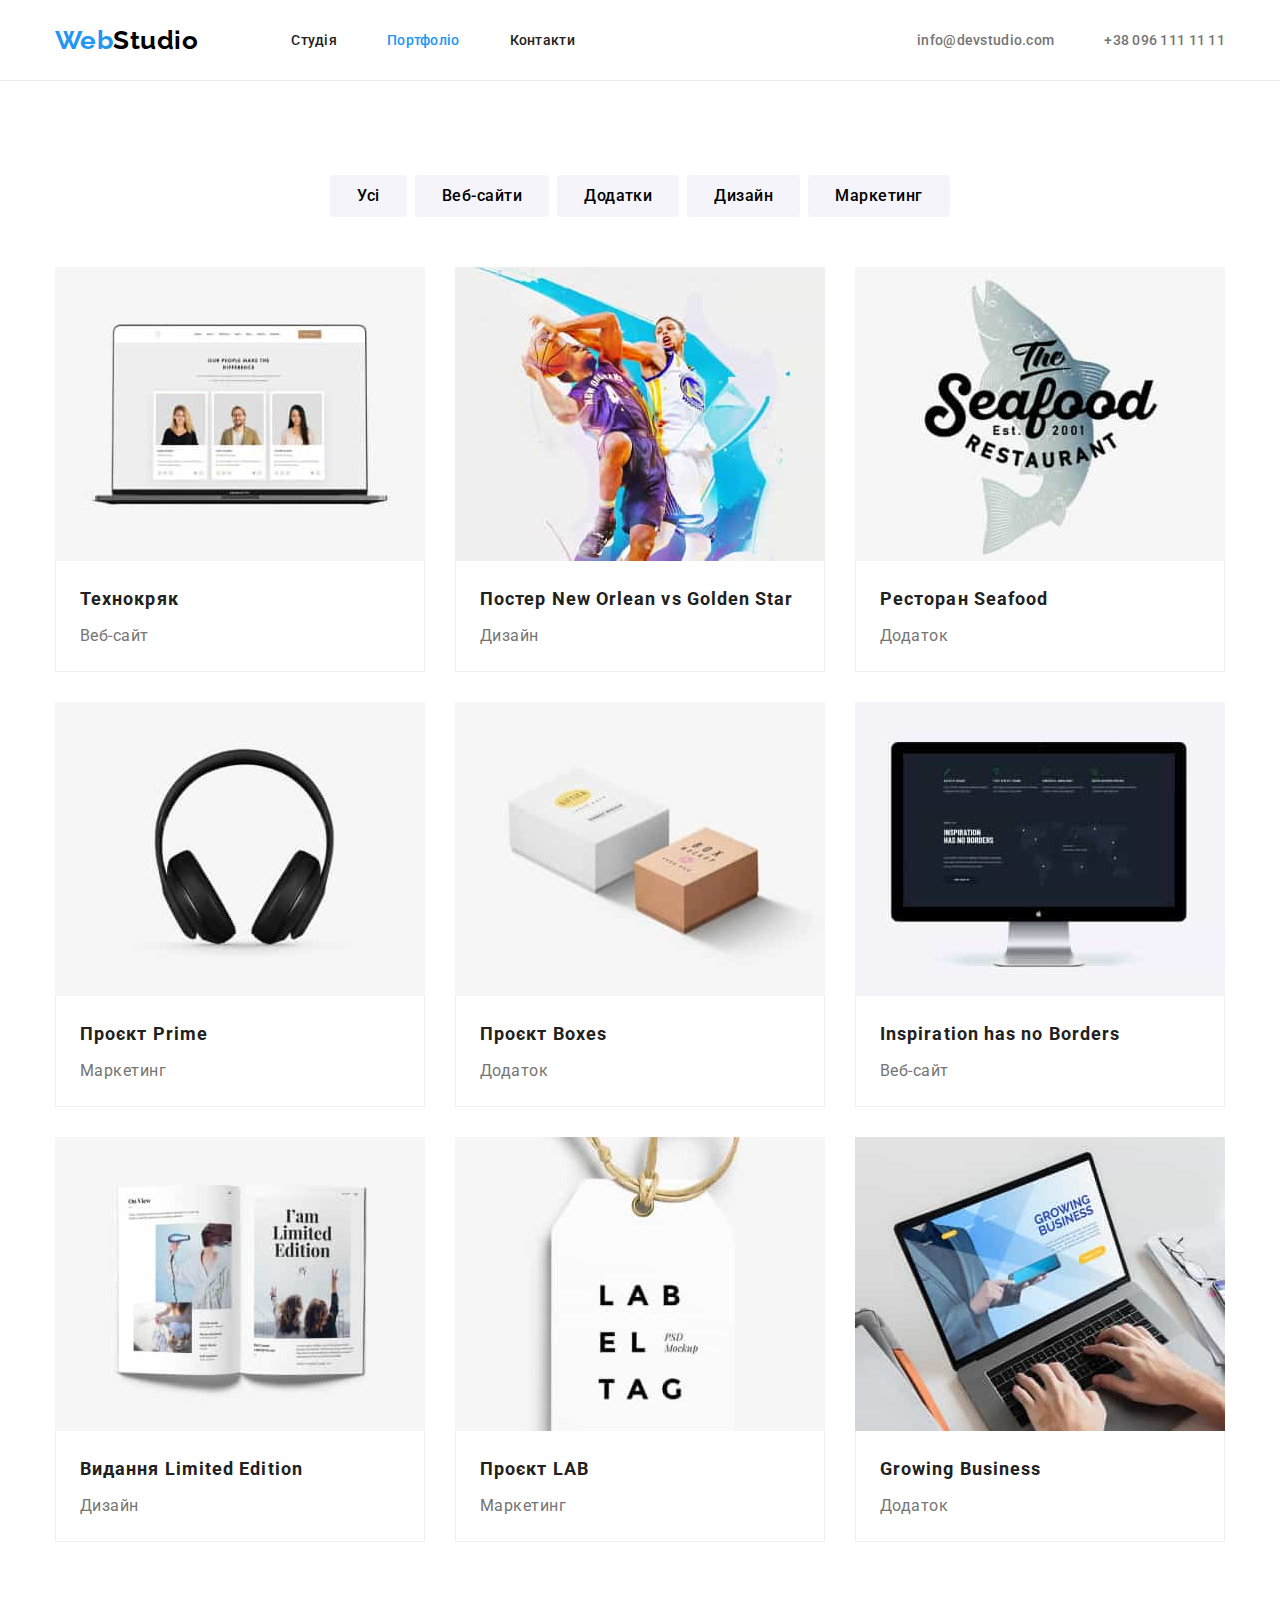
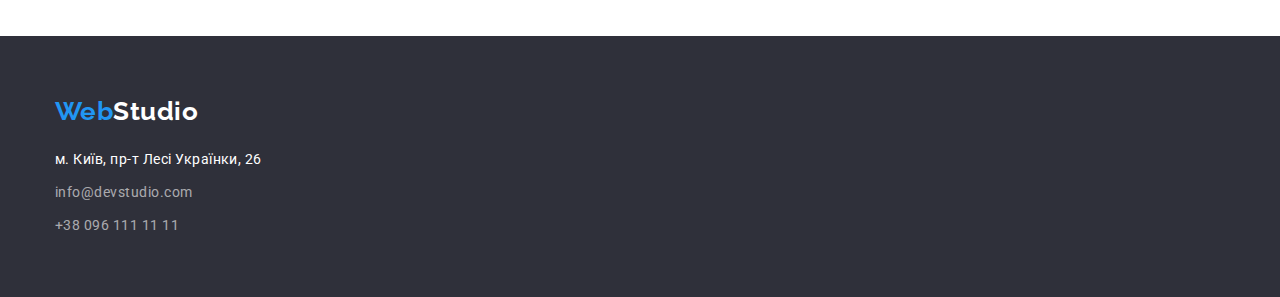
==== portfolio.html @ 0e5fe412 "copy hw-03" ====
<!DOCTYPE html>
<html lang="uk">
<head>
    <meta charset="UTF-8">
    <meta http-equiv="X-UA-Compatible" content="IE=edge">
    <meta name="viewport" content="width=device-width, initial-scale=1.0">
    <link rel="preconnect" href="https://fonts.googleapis.com">
    <link rel="preconnect" href="https://fonts.gstatic.com" crossorigin>
    <link href="https://fonts.googleapis.com/css2?family=Raleway:wght@700&family=Roboto:wght@400;500;700;900&display=swap" rel="stylesheet">
    <link rel="stylesheet" href="https://cdnjs.cloudflare.com/ajax/libs/modern-normalize/1.1.0/modern-normalize.min.css">
    <title>Portfolio</title>
    <link rel="stylesheet" href="https://cdnjs.cloudflare.com/ajax/libs/modern-normalize/1.1.0/modern-normalize.min.css" integrity="sha512-wpPYUAdjBVSE4KJnH1VR1HeZfpl1ub8YT/NKx4PuQ5NmX2tKuGu6U/JRp5y+Y8XG2tV+wKQpNHVUX03MfMFn9Q==" crossorigin="anonymous" referrerpolicy="no-referrer" />
    <link rel="stylesheet" href="./css/styles.css">
</head>
<body>
    <header class="header">
        <div class="container header-container">
        <nav class="nav">
            <a class="logo header-logo" href="#">
                <span class="logo-first-part">Web</span><span class="logo-last-part">Studio</span>
            </a>
            <ul class="nav-list"> 
                <li class="item nav-list-item"><a class="link nav-link" href="./index.html">Студія</a></li>
                <li class="item nav-list-item"><a class="link current nav-link" href="#">Портфоліо</a></li>
                <li class="item nav-list-item"><a class="link nav-link" href="#">Контакти</a></li>
            </ul>
        </nav>
        <ul class="contacts">
            <li class="item"><a class="link header-mail" href="mailto:info@devstudio.com">info@devstudio.com</a></li>
            <li class="item"><a class="link header-tel" href="tel:+380961111111">+38 096 111 11 11</a></li>
        </ul>
        </div>
        </header>
    <main>
        <section class="portfolio-hero">
            <div class="container">
                <h1 class="visually-hidden">Портфоліо</h1>
                <ul class="container-portfolio-btn">
                    <li class="item"><button class="button" type="button">Усі</button></li>
                    <li class="item"><button class="button" type="button">Веб-сайти</button></li>
                    <li class="item"><button class="button" type="button">Додатки</button></li>
                    <li class="item"><button class="button" type="button">Дизайн</button></li>
                    <li class="item"><button class="button" type="button">Маркетинг</button></li>
                </ul>
                <ul class="portfolio-list">
                    <li class="item portfolio-item">
                        <a href="">
                            <img width="370" src="./images/laptop-with-contacts.jpg" alt="Ноутбук з контактами">
                            <div class="wrapper">
                                <h2 class="portfolio-item-title">Технокряк</h2>
                                <p class="portfolio-item-paragraph">Веб-сайт</p>
                            </div>
                        </a>
                    </li>
                    <li class="item portfolio-item">
                        <a href="">
                            <img width="370" src="./images/basketball.jpg" alt="Баскетбол">
                            <div class="wrapper">
                                <h2 class="portfolio-item-title">Постер New Orlean vs Golden Star</h2>
                                <p class="portfolio-item-paragraph">Дизайн</p>
                            </div>
                        </a>
                    </li>
                    <li class="item portfolio-item">
                        <a href="">
                            <img width="370" src="./images/seefood-logo.jpg" alt="Логотип Seefood">
                            <div class="wrapper">
                                <h2 class="portfolio-item-title">Ресторан Seafood</h2>
                                <p class="portfolio-item-paragraph">Додаток</p>
                            </div>
                        </a>
                    </li>
                    <li class="item portfolio-item">
                        <a href="">
                            <img width="370" src="./images/headphone.jpg" alt="Навушники">
                            <div class="wrapper">
                                <h2 class="portfolio-item-title">Проєкт Prime</h2>
                                <p class="portfolio-item-paragraph">Маркетинг</p>
                            </div>
                        </a>
                    </li>
                    <li class="item portfolio-item">
                        <a href="">
                            <img width="370" src="./images/2-parfume-boxes.jpg" alt="2 коробки для парфумів">
                            <div class="wrapper">
                                <h2 class="portfolio-item-title">Проєкт Boxes</h2>
                                <p class="portfolio-item-paragraph">Додаток</p>
                            </div>
                        </a>
                    </li>
                    <li class="item portfolio-item">
                        <a href="">
                            <img width="370" src="./images/pc-monitor.jpg" alt="Монітор ПК">
                            <div class="wrapper">
                                <h2 class="portfolio-item-title">Inspiration has no Borders</h2>
                                <p class="portfolio-item-paragraph">Веб-сайт</p>
                            </div>
                        </a>
                    </li>
                    <li class="item portfolio-item">
                        <a href="">
                            <img width="370" src="./images/magazine.jpg" alt="Журнал">
                            <div class="wrapper">
                                <h2 class="portfolio-item-title">Видання Limited Edition</h2>
                                <p class="portfolio-item-paragraph">Дизайн</p>
                            </div>
                        </a>
                    </li>
                    <li class="item portfolio-item">
                        <a href="">
                            <img width="370" src="./images/mackup-label.jpg" alt="Мітка макета">
                            <div class="wrapper">
                                <h2 class="portfolio-item-title">Проєкт LAB</h2>
                                <p class="portfolio-item-paragraph">Маркетинг</p>
                            </div>
                        </a>
                    </li>
                    <li class="item portfolio-item">
                        <a href="">
                            <img width="370" src="./images/laptop.jpg" alt="Ноутбук">
                            <div class="wrapper">
                                <h2 class="portfolio-item-title">Growing Business</h2>
                                <p class="portfolio-item-paragraph">Додаток</p>
                            </div>
                        </a>
                    </li>
            </ul>
        </div>
        </section>
    </main>
    <footer class="footer">
        <div class="container footer-container">
            <a class="logo logo-footer" href="#">
                <span class="logo-footer-first">Web</span><span class="logo-footer-last">Studio</span>
            </a>
            <address>
                <ul class="address-list">
                    <li class="item address-list-item">
                            <a class="link footer-address-link" href="https://goo.gl/maps/q5DigRqnx7faqqZr7" target="_blank" rel="noopener noreferrer nofollow">м. Київ, пр-т Лесі Українки, 26</a>
                    </li>
                    <li class="item address-list-item">
                            <a class="link footer-e-mail" href="mailto:info@devstudio.com" target="_blank" rel="noopener noreferrer nofollow">info@devstudio.com</a>
                    </li>
                    <li class="item address-list-item">
                        <a class="link footer-tel" href="tel:+380961111111">+38 096 111 11 11</a>
                    </li>
                </ul>
            </address>
        </div>
    </footer>
</body>
</html>
---- css/styles.css ----
:root {
    --second-color: #2196F3;
    --paragraph-color: #757575;
    --accent-color: #FFFFFF;
    --main-accent-color: #000000;
    --second-font: Raleway, sans-serif;
    --main-color: #212121;
    --background-color: #F5F4FA;
    --button-order-active: #188CE8;
    --button-order-shadow: rgba(0, 0, 0, 0.15);
    --footer-paragraph-color: rgba(255, 255, 255, 0.6);
    --hero-footer-background: #2F303A;
    --border-bottom-header: #ECECEC;
    --button-shadow-first: rgba(0, 0, 0, 0.1);
    --button-shadow-second: rgba(0, 0, 0, 0.08);
    --button-shadow-third: rgba(0, 0, 0, 0.12);
    --img-gap: 30px;
    --features-item-quantity: 4;
    --img-quantity-whatwedo: 3;
    --img-quantity-ourteam: 4;
    --img-quantity-portfolio: 3;
}
body {
    background-color: var(--accent-color);
    font-family: 'Roboto', sans-serif;
    color: var(--main-color);
    letter-spacing: 0.03em;
}
h1, h2, h3, h4, h5, h6, p {
    margin: 0px;
    padding: 0px;
}
ul {
    margin: 0px;
    padding: 0px;
}
img {
display: block;
}
.container {
    width: 1200px;
    margin-left: auto;
    margin-right: auto;
    padding: 0px 15px;
}
.features {
    display: flex;
    padding: 94px 0px;
}
.what-we-do {
    display: flex;
    padding: 0px 0px 94px 0px;
}
.ourteam {
    display: flex;
    padding: 94px 0px;
}
.portfolio-hero {
    display: flex;
    padding: 94px 0px;
}
.link {
    text-decoration: none;
}
.list {
    list-style: none;
}
.item {
    list-style: none;
}
.link:hover, .link:focus {
   color: var(--second-color); 
}
a {
    text-decoration: none;
}
.button {
    font-family: inherit; 
    border-color: transparent;
    font-weight: 500;
    font-size: 16px;
    line-height: calc(26/16);
    text-align: center;
    letter-spacing: inherit;
    background-color: var(--background-color);
    cursor: pointer;
    border-radius: 4px;
    display: block;
    padding: 6px 25px;
}
.button:hover, button:focus {
    background-color: var(--second-color);
    color: var(--accent-color);
    box-shadow: 0px 3px 1px var(--button-shadow-first), 0px 1px 2px var(--button-shadow-second), 0px 2px 2px var(--button-shadow-third);
}
.button-order:hover, .button-order:focus {
    background-color: var(--button-order-active);
}
.section-title {
    font-weight: 700;
    font-size: 36px;
    line-height: calc(42/36);
    text-align: center;
}
/*Header*/
.header {
    background: var(--accent-color);
    border-bottom: 1px solid var(--border-bottom-header);
}
.header-container {
    display: flex;
    justify-content: space-between;
    align-items: center;
}
.nav {
    display: flex;
    align-items: center;
}
.nav-list {
    display: flex;
   }
  .nav-list .nav-link {
    display: block;
    padding-top: 32px ;
    padding-bottom: 32px;
  }
  .nav-list .nav-list-item:not(:last-child) {
    margin-right: 50px;
  }
  .contacts {
    display: flex;
  }
  .contacts .link {
    display: block;
    padding-top: 32px ;
    padding-bottom: 32px;
  }
  .contacts .item:not(:last-child) {
    margin-right: 50px;
  }
.logo {
    font-family: var(--second-font);
    font-weight: 700;
    font-size: 26px;
    line-height: calc(31/26);
    text-decoration: none;
}
.header-logo {
    margin-right: 93px;
}
.logo-first-part {
    color: var(--second-color);
    }
.logo-last-part {
    color: var(--main-accent-color);
   }
.nav-list .link {
    font-size: 14px;
    font-weight: 500;
    line-height: calc(16/14);
    letter-spacing: 0.02em;
    color: var(--main-color);
}
.nav-list .link.current {
    color: var(--second-color);
}
.nav-list .link:hover, .nav-list .link:focus  {
    color: var(--second-color);
}
.contacts .link {
    color: var(--paragraph-color);
    font-weight: 500;
    font-size: 14px;
    line-height: calc(16/14);
    letter-spacing: 0.02em;
}
.contacts .link:hover, .contacts .link:focus {
    color: var(--second-color);
}
/*Footer*/
.footer {
    background: var(--hero-footer-background);
    padding-top: 60px;
    padding-bottom: 60px;
}
.footer-container {
    display: flex;
    flex-direction: column;
}
.logo-footer {
    margin-bottom: 20px;
}
.logo-footer-first {
    color: var(--second-color);
    }
.logo-footer-last {
    color: var(--accent-color);
}
.footer-address-link {
    font-style: normal;
    color: var(--accent-color);
    font-size: 14px;
    line-height: calc(24/14);
}
.footer-e-mail {
    font-style: normal;
    font-size: 14px;
    line-height: calc(24/14);
    color: var(--footer-paragraph-color);
}
.footer-tel {
    font-style: normal;
    font-size: 14px;
    line-height: calc(24/14);
    color: var(--footer-paragraph-color);
}
.address-list-item .link:hover, .address-list-item .link:focus {
    color: var(--second-color);
}
.address-list .item:not(:last-child) {
    margin-bottom: 9px;
}
/* WebStudio */

.hero {  
    background: var(--hero-footer-background);
    padding-top: 200px;
    padding-bottom: 200px;
}
.hero-container {
    text-align: center;
}
.hero-title {
    color: var(--accent-color);
    font-weight: 900;
    font-size: 44px;
    line-height: calc(60/44);
    text-align: center;
    text-transform: uppercase;
    letter-spacing: 0.06em;
    max-width: 696px;
    margin: 0px auto 30px auto;
}
.button-order {
font-family: inherit;
font-weight: 700;
font-size: 16px;
line-height: calc(30/16);
letter-spacing: 0.06em;
color: var(--accent-color);
background-color: var(--second-color);
cursor: pointer;
box-shadow: 0px 4px 4px var(--button-order-shadow);
border-radius: 4px;
padding: 8px 32px;
border-color: transparent;
margin: 0px auto;
text-align: center;
}
/*Features*/
.visually-hidden {
    position: absolute;
    width: 1px;
    height: 1px;
    margin: -1px;
    border: 0;
    padding: 0;
    
    white-space: nowrap;
    clip-path: inset(100%);
    clip: rect(0 0 0 0);
    overflow: hidden;
  }
  .features-list {
    display: flex;
    flex-wrap: wrap;
    gap: var(--img-gap);
  }
  .features-item {
    display: block;
    flex-basis: calc((100% - 30px * 3) / 4);
}
  .features-item-title {
    font-weight: 700;
    font-size: 14px;
    line-height: calc(16/14);
    text-transform: uppercase;
    margin-bottom: 10px;
  }
  .features-item-paragraph {
    font-size: 14px;
    line-height: calc(24/14);
    color: var(--paragraph-color);
  }
  /*What-we-do*/
  .whatwedo-title {
    margin-bottom: 50px;
  }
   .whatwedo-list {
    display: flex;
    flex-wrap: wrap;
    gap: var(--img-gap);
  }
  .whatwedo-item {
    flex-basis: calc((100% - 30px * 2) / 3);
  }  
  /*Our Team*/
.ourteam {
    background: var(--background-color);
}
.our-team-container {
display: flex;
flex-direction: column;
}
.our-team-list {
    display: flex;
    margin-top: 50px;
    flex-wrap: wrap;
    gap: var(--img-gap);
}
.ourteam-item {
    background-color: var(--accent-color);
    box-shadow: 0px 1px 3px rgba(0, 0, 0, 0.12), 0px 1px 1px rgba(0, 0, 0, 0.14), 0px 2px 1px rgba(0, 0, 0, 0.2);
    border-radius: 0px 0px 4px 4px;
    flex-basis: calc((100% - var(--img-gap)*(var(--img-quantity-ourteam)-1)) / var(--img-quantity-ourteam));
}
.team-member {
padding-top: 30px;
padding-bottom: 30px;
}
.ourteam-item-title {
    font-size: 16px;
    font-weight: 500;
    line-height: calc(19/16);
    text-align: center;
    margin-bottom: 10px;
}
.ourteam-item-paragraph {
    font-size: 16px;
    line-height: calc(19/16);
    text-align: center;
    color: var(--paragraph-color);
}
/*Portfolio*/

.container-portfolio-btn {
    display: flex;
    justify-content: center;
    margin-bottom: 50px;
    gap: 8px;
}
.portfolio-list {
    display: flex;
    flex-wrap: wrap;
    gap: var(--img-gap);
}
.portfolio-item {
    flex-basis: calc((100% - var(--img-gap) * (var(--img-quantity-portfolio)-1)) / var(--img-quantity-portfolio));
}
.wrapper {
    border-top: none;
    border-right: 1px solid #EEEEEE;
    border-bottom: 1px solid #EEEEEE;
    border-left: 1px solid #EEEEEE;
    padding: 20px 24px;
}
.portfolio-item-title {
    font-weight: 700;
    font-size: 18px;
    line-height: calc(36/18);
    letter-spacing: 0.06em;
    color: var(--main-color);
    margin-bottom: 4px;
}
.portfolio-item-paragraph {
    font-size: 16px;
    line-height: calc(30/16);
    color: var(--paragraph-color);
}
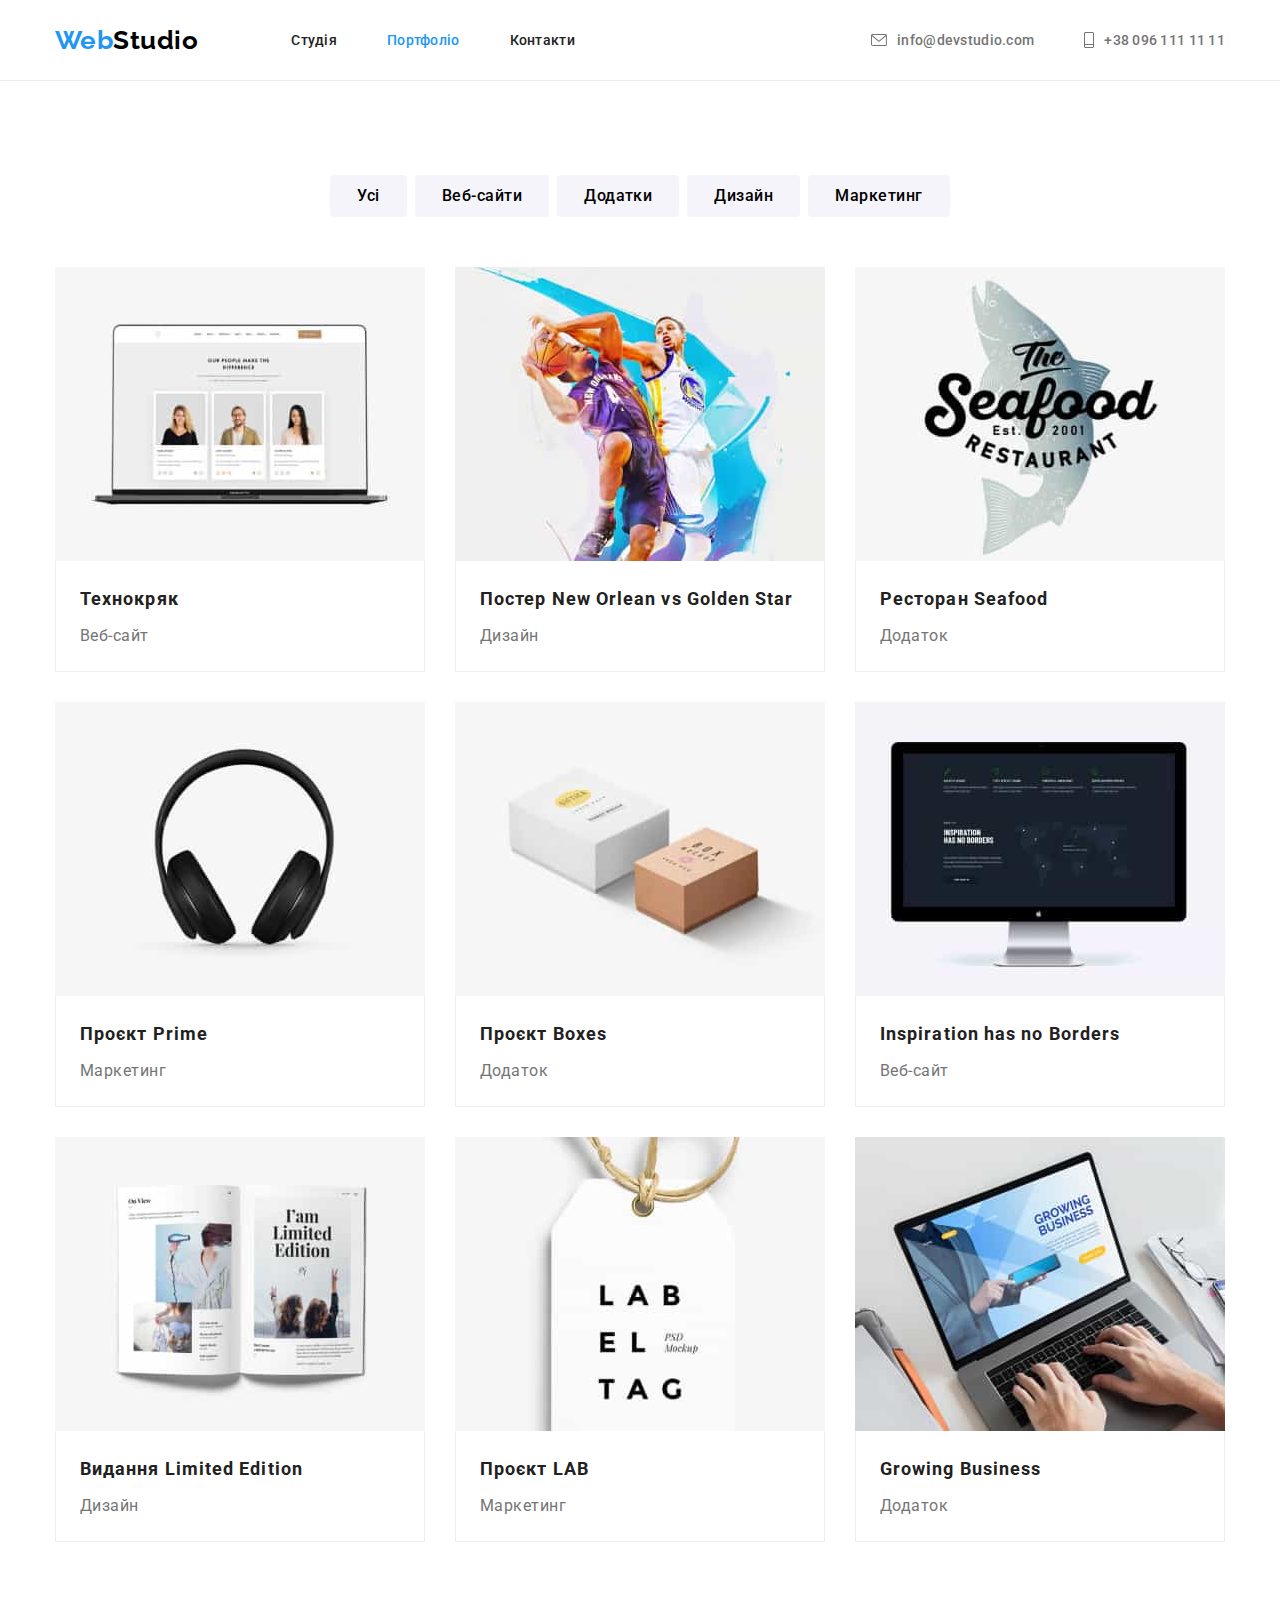
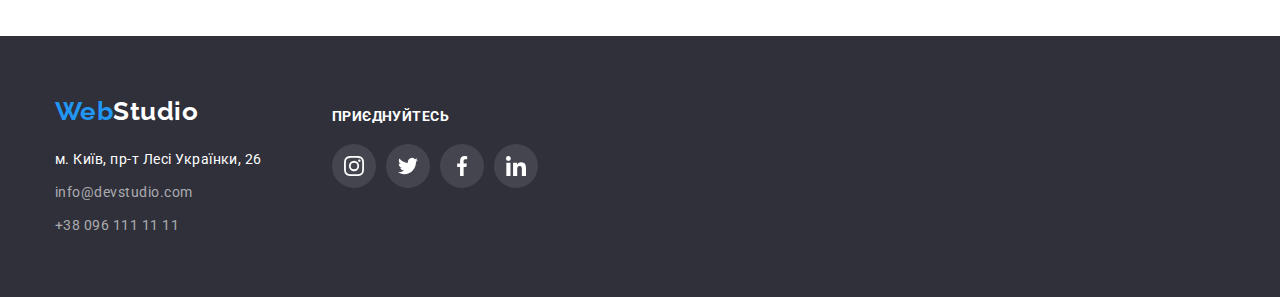
==== commit a499d3af: "implement img bg, feature icons, footer icons and shaddows" ====
--- a/portfolio.html
+++ b/portfolio.html
@@ -9,7 +9,7 @@
     <link href="https://fonts.googleapis.com/css2?family=Raleway:wght@700&family=Roboto:wght@400;500;700;900&display=swap" rel="stylesheet">
     <link rel="stylesheet" href="https://cdnjs.cloudflare.com/ajax/libs/modern-normalize/1.1.0/modern-normalize.min.css">
     <title>Portfolio</title>
-    <link rel="stylesheet" href="https://cdnjs.cloudflare.com/ajax/libs/modern-normalize/1.1.0/modern-normalize.min.css" integrity="sha512-wpPYUAdjBVSE4KJnH1VR1HeZfpl1ub8YT/NKx4PuQ5NmX2tKuGu6U/JRp5y+Y8XG2tV+wKQpNHVUX03MfMFn9Q==" crossorigin="anonymous" referrerpolicy="no-referrer" />
+    <link rel="stylesheet" href="https://cdnjs.cloudflare.com/ajax/libs/modern-normalize/1.1.0/modern-normalize.min.css" integrity="sha512-wpPYUAdjBVSE4KJnH1VR1HeZfpl1ub8YT/NKx4PuQ5NmX2tKuGu6U/JRp5y+Y8XG2tV+wKQpNHVUX03MfMFn9Q==" crossorigin="anonymous" referrerpolicy="no-referrer">
     <link rel="stylesheet" href="./css/styles.css">
 </head>
 <body>
@@ -26,8 +26,22 @@
             </ul>
         </nav>
         <ul class="contacts">
-            <li class="item"><a class="link header-mail" href="mailto:info@devstudio.com">info@devstudio.com</a></li>
-            <li class="item"><a class="link header-tel" href="tel:+380961111111">+38 096 111 11 11</a></li>
+            <li class="item contacts-item">
+                <a class="link header-mail" href="mailto:info@devstudio.com">
+                    <svg class="icon-envelop" width="16" height="12">
+                        <use href="./images/icons.svg#icon-envelope"></use>
+                    </svg>
+                    <span>info@devstudio.com</span>
+                </a>
+            </li>
+            <li class="item contacts-item">
+                <a class="link header-tel" href="tel:+380961111111">
+                    <svg class="icon-tel" width="10" height="16">
+                        <use href="./images/icons.svg#icon-mobile"></use>
+                    </svg>
+                    <span>+38 096 111 11 11</span>
+                </a>
+            </li>
         </ul>
         </div>
         </header>
@@ -130,22 +144,61 @@
     </main>
     <footer class="footer">
         <div class="container footer-container">
-            <a class="logo logo-footer" href="#">
-                <span class="logo-footer-first">Web</span><span class="logo-footer-last">Studio</span>
-            </a>
-            <address>
-                <ul class="address-list">
-                    <li class="item address-list-item">
-                            <a class="link footer-address-link" href="https://goo.gl/maps/q5DigRqnx7faqqZr7" target="_blank" rel="noopener noreferrer nofollow">м. Київ, пр-т Лесі Українки, 26</a>
-                    </li>
-                    <li class="item address-list-item">
-                            <a class="link footer-e-mail" href="mailto:info@devstudio.com" target="_blank" rel="noopener noreferrer nofollow">info@devstudio.com</a>
-                    </li>
-                    <li class="item address-list-item">
-                        <a class="link footer-tel" href="tel:+380961111111">+38 096 111 11 11</a>
+            <div class="footer-address-container">
+                <a class="logo logo-footer" href="#">
+                    <span class="logo-footer-first">Web</span><span class="logo-footer-last">Studio</span>
+                </a>
+                <address>
+                    <ul class="address-list">
+                        <li class="item address-list-item">
+                                <a class="link footer-address-link" href="https://goo.gl/maps/q5DigRqnx7faqqZr7" target="_blank" rel="noopener noreferrer nofollow">м. Київ, пр-т Лесі Українки, 26</a>
+                        </li>
+                        <li class="item address-list-item">
+                                <a class="link footer-e-mail" href="mailto:info@devstudio.com" target="_blank" rel="noopener noreferrer nofollow">info@devstudio.com</a>
+                        </li>
+                        <li class="item address-list-item">
+                            <a class="link footer-tel" href="tel:+380961111111">+38 096 111 11 11</a>
+                        </li>
+                    </ul>
+                </address>
+             </div>
+            <div class="join">
+                <h1 class="footer-join-title">Приєднуйтесь</h1>
+                <ul class="socials list">
+                    <li class="social-item">
+                        <a class="footer-social-link link"
+                        href="https://instagram.com" target="_blank" rel="nofollow noopener noreferrer" aria-label="instagram">
+                            <svg class="social-icon" width="20" height="20">
+                                <use href="./images/icons.svg#icon-instagram"></use>
+                            </svg>
+                        </a>
+                    </li>
+                    <li class="social-item">
+                        <a class="footer-social-link link"
+                        href="https://twitter.com" target="_blank" rel="nofollow noopener noreferrer" aria-label="twitter">
+                            <svg class="social-icon" width="20" height="20">
+                            <use href="./images/icons.svg#icon-twitter"></use>
+                            </svg>
+                        </a>
+                    </li>
+                    <li class="social-item">
+                        <a class="footer-social-link link"
+                        href="https://facebook.com" target="_blank" rel="nofollow noopener noreferrer" aria-label="facebook">
+                            <svg class="social-icon" width="20" height="20">
+                                <use href="./images/icons.svg#icon-facebook"></use>
+                            </svg>
+                        </a>
+                    </li>
+                    <li class="social-item">
+                        <a class="footer-social-link link"
+                        href="https://linkedin.com" target="_blank" rel="nofollow noopener noreferrer" aria-label="linkedin">
+                            <svg class="social-icon" width="20" height="20">
+                                <use href="./images/icons.svg#icon-linkedin"></use>
+                            </svg>
+                        </a>
                     </li>
                 </ul>
-            </address>
+            </div>
         </div>
     </footer>
 </body>
--- a/css/styles.css
+++ b/css/styles.css
@@ -9,8 +9,10 @@
     --button-order-active: #188CE8;
     --button-order-shadow: rgba(0, 0, 0, 0.15);
     --footer-paragraph-color: rgba(255, 255, 255, 0.6);
+    --icon-box-border-color: #AFB1B8;
     --hero-footer-background: #2F303A;
     --border-bottom-header: #ECECEC;
+    --portfolio-wrapper-color: #EEEEEE;
     --button-shadow-first: rgba(0, 0, 0, 0.1);
     --button-shadow-second: rgba(0, 0, 0, 0.08);
     --button-shadow-third: rgba(0, 0, 0, 0.12);
@@ -52,6 +54,10 @@
     padding: 0px 0px 94px 0px;
 }
 .ourteam {
+    display: flex;
+    padding: 94px 0px;
+}
+.customers {
     display: flex;
     padding: 94px 0px;
 }
@@ -91,7 +97,12 @@
 .button:hover, button:focus {
     background-color: var(--second-color);
     color: var(--accent-color);
-    box-shadow: 0px 3px 1px var(--button-shadow-first), 0px 1px 2px var(--button-shadow-second), 0px 2px 2px var(--button-shadow-third);
+    /*box-shadow: 0px 3px 1px var(--button-shadow-first), 0px 1px 2px var(--button-shadow-second), 0px 2px 2px var(--button-shadow-third);*/
+    box-shadow: inset -3px -3px 3px 3px var(--button-shadow-first), -2px -2px 2px 2px var(--button-shadow-third); 
+    box-shadow: 2px 2px 2px rgba(0, 0, 0, 0.04),
+    0 3px 5.3px rgba(0, 0, 0, 0.08), 0 5px 7px rgba(0, 0, 0, 0.10),
+    0 10px 15px rgba(0, 0, 0, 0.15), 0 15px 20px rgba(0, 0, 0, 0.20),
+    0 20px 30px rgba(0, 0, 0, 0.25);
 }
 .button-order:hover, .button-order:focus {
     background-color: var(--button-order-active);
@@ -125,17 +136,6 @@
     padding-bottom: 32px;
   }
   .nav-list .nav-list-item:not(:last-child) {
-    margin-right: 50px;
-  }
-  .contacts {
-    display: flex;
-  }
-  .contacts .link {
-    display: block;
-    padding-top: 32px ;
-    padding-bottom: 32px;
-  }
-  .contacts .item:not(:last-child) {
     margin-right: 50px;
   }
 .logo {
@@ -177,15 +177,63 @@
 .contacts .link:hover, .contacts .link:focus {
     color: var(--second-color);
 }
+.contacts {
+    display: flex;
+  }
+  .contacts .link {
+    display: flex;
+    padding-top: 32px ;
+    padding-bottom: 32px;
+  }
+  .contacts .item:not(:last-child) {
+    margin-right: 50px;
+  }
+  .contacts-item {
+    display: flex;
+  }
+  .header-mail {
+    display: flex;
+    justify-content: center;
+    align-items: center;
+    gap: 10px;
+  }
+  .icon-envelop {
+    fill: currentColor;
+  }
+  .icon-envelop:hover,
+  .icon-envelop:focus {
+    fill: currentColor;
+  }
+  .header-tel {
+    display: flex;
+    justify-content: center;
+    align-items: center;
+    gap: 10px;
+  }
+  .icon-tel {
+    fill: currentColor;
+  }
+  .icon-tel:hover,
+  .icon-tel:focus {
+    fill: currentColor;
+  }
 /*Footer*/
 .footer {
+    display: flex;
+    flex-wrap: wrap;
     background: var(--hero-footer-background);
+    margin:auto auto;
     padding-top: 60px;
     padding-bottom: 60px;
 }
 .footer-container {
     display: flex;
+    flex-wrap: wrap;
+}
+.footer-address-container {
+    display: flex;
     flex-direction: column;
+    margin-right: 70px;
 }
 .logo-footer {
     margin-bottom: 20px;
@@ -214,18 +262,56 @@
     line-height: calc(24/14);
     color: var(--footer-paragraph-color);
 }
-.address-list-item .link:hover, .address-list-item .link:focus {
+.address-list-item .link:hover, 
+.address-list-item .link:focus {
     color: var(--second-color);
 }
 .address-list .item:not(:last-child) {
     margin-bottom: 9px;
 }
-/* WebStudio */
+.footer-join-title {
+    font-weight: 700;
+    font-size: 14px;
+    line-height: calc(16/14);
+    letter-spacing: 0.03em;
+    text-transform: uppercase;
+    color: var(--accent-color);
+    margin-bottom: 20px;
+    padding-top: 12px;
+}
+.footer-social-link {
+    display: flex;
+    width: 44px;
+    height: 44px;
+    fill: var(--accent-color);
+   
+    justify-content: center;
+    align-items: center;
+    border-radius: 50%;
+    background-color: rgba(255, 255, 255, 0.1);
+    flex-basis: calc((100% - 10px*3) / 4);
+}
+.footer-social-link:hover,
+.footer-social-link:focus {
+    background-color: #2196F3;
+    fill: var(--accent-color);
+}
+.footer-social-icon:hover, 
+.footer-social-icon:focus {
+
+    background-color: currentColor;
+    stroke: var(--second-color);
+}
+/* Hero */
 
 .hero {  
-    background: var(--hero-footer-background);
     padding-top: 200px;
     padding-bottom: 200px;
+    background-color: var(--hero-footer-background);
+    background-image: url(../images/bg-img.jpg);
+    background-repeat: no-repeat;
+    background-position: 50% 50%;
+    background-image: linear-gradient(rgba(47, 48, 58, 0.4));
 }
 .hero-container {
     text-align: center;
@@ -292,6 +378,15 @@
     line-height: calc(24/14);
     color: var(--paragraph-color);
   }
+  .features-icon {
+    margin-bottom: 30px;
+    padding: 0px;
+    background-color: var(--background-color);
+  }
+  .features-icon:hover,
+  .features-icon:focus {
+    stroke: var(--second-color);
+  }
   /*What-we-do*/
   .whatwedo-title {
     margin-bottom: 50px;
@@ -340,7 +435,80 @@
     line-height: calc(19/16);
     text-align: center;
     color: var(--paragraph-color);
-}
+    margin-bottom: 16px;
+}
+.socials {
+    display: flex;
+    flex-wrap: wrap;
+    justify-content: center;
+    gap: 10px;
+}
+.social-link {
+    
+    display: flex;
+    width: 44px;
+    height: 44px;
+    fill: var(--icon-box-border-color);
+   
+    justify-content: center;
+    align-items: center;
+    border-radius: 50%;
+    background-color: var(--accent-color);
+    flex-basis: calc((100% - 10px*3) / 4);
+}
+.social-link:hover,
+.social-link:focus {
+    background-color: #2196F3;
+    fill: var(--accent-color);
+}
+.social-icon:hover, 
+.social-icon:focus {
+
+    background-color: currentColor;
+    stroke: var(--second-color);
+}
+/*Customers*/
+
+.customers-container {
+    display: flex;
+    flex-direction: column;
+  }
+.customers-title {
+    margin-bottom: 50px;
+  }
+.customers-list {
+    display: flex;
+    flex-wrap: wrap;
+    justify-content: center;
+    gap: 30px;
+}
+.customers-list-item {
+    
+    width: 170px;
+    height: 92px;
+    padding: 16px 32px;
+    justify-content: center;
+    align-items: center;
+    border: 1px solid var(--icon-box-border-color);
+    border-radius: 4px;
+}
+.customers-link {
+    
+    fill: var(--icon-box-border-color);
+   
+    justify-content: center;
+    align-content: center;
+    background-color: var(--accent-color);
+    flex-basis: calc((100% - 10px*5) / 6);
+   }
+.customers-icon {
+    margin: 0px;
+}
+.customers-link:hover,
+.customers-link:focus {
+    fill: var(--second-color);
+    stroke: transparent;
+   }
 /*Portfolio*/
 
 .container-portfolio-btn {
@@ -357,11 +525,18 @@
 .portfolio-item {
     flex-basis: calc((100% - var(--img-gap) * (var(--img-quantity-portfolio)-1)) / var(--img-quantity-portfolio));
 }
+.portfolio-item:hover,
+.portfolio-item:focus {
+    box-shadow: 2px 2px 2px rgba(0, 0, 0, 0.04),
+    0 3px 5.3px rgba(0, 0, 0, 0.08), 0 5px 7px rgba(0, 0, 0, 0.10),
+    0 10px 15px rgba(0, 0, 0, 0.15), 0 15px 20px rgba(0, 0, 0, 0.20),
+    0 20px 30px rgba(0, 0, 0, 0.25);
+}
 .wrapper {
     border-top: none;
-    border-right: 1px solid #EEEEEE;
-    border-bottom: 1px solid #EEEEEE;
-    border-left: 1px solid #EEEEEE;
+    border-right: 1px solid var(--portfolio-wrapper-color);
+    border-bottom: 1px solid var(--portfolio-wrapper-color);
+    border-left: 1px solid var(--portfolio-wrapper-color);
     padding: 20px 24px;
 }
 .portfolio-item-title {
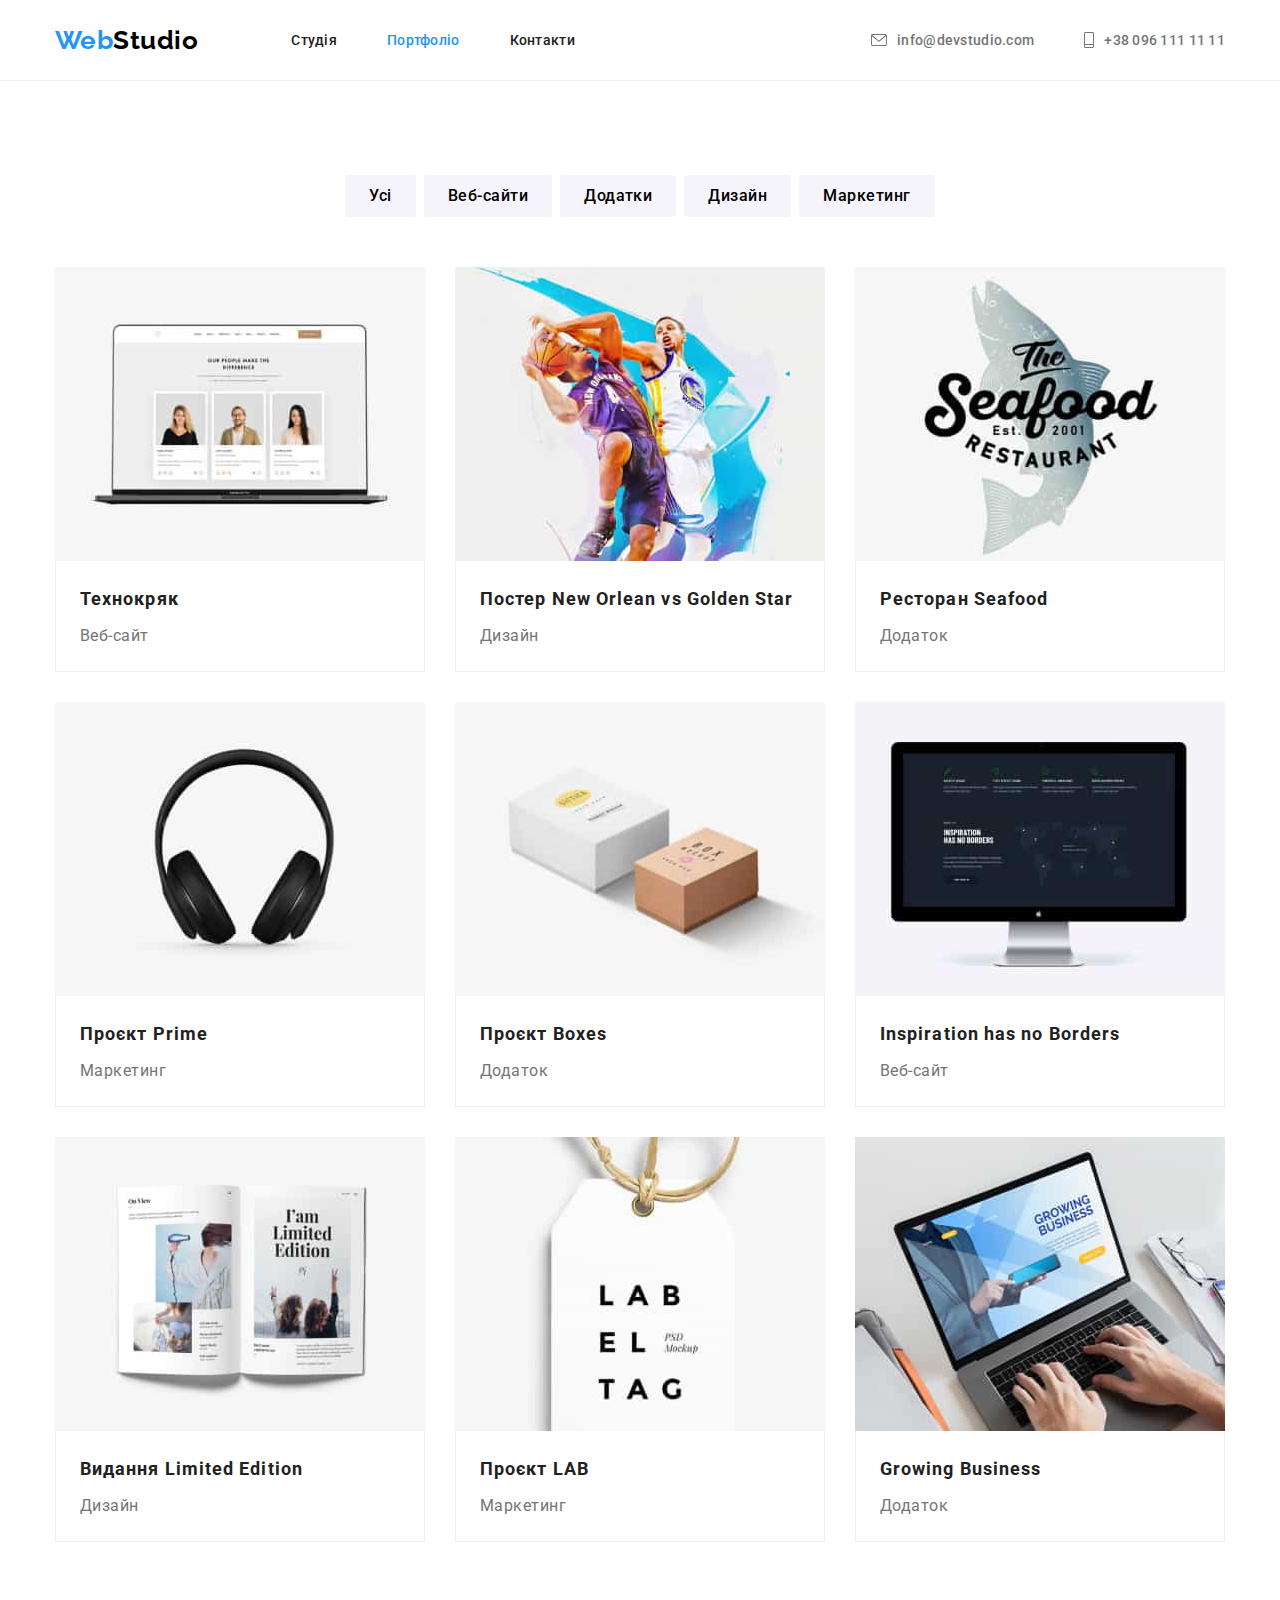
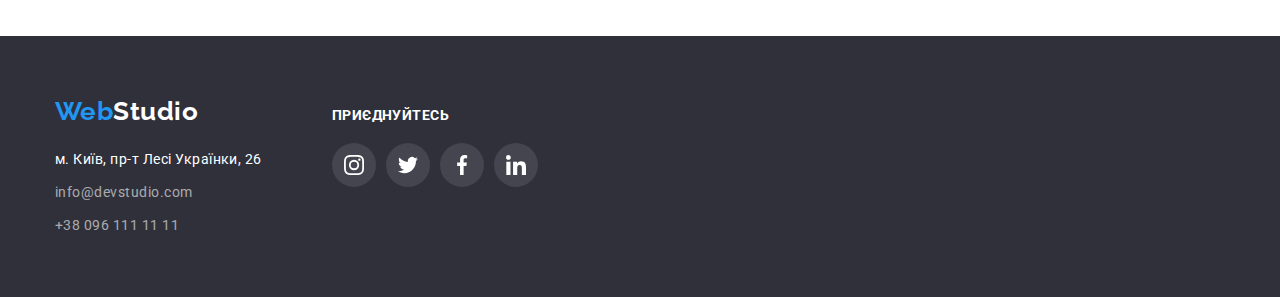
==== commit 157e4f06: "rework hw-04 after mentor's remarks" ====
--- a/portfolio.html
+++ b/portfolio.html
@@ -58,7 +58,7 @@
                 </ul>
                 <ul class="portfolio-list">
                     <li class="item portfolio-item">
-                        <a href="">
+                        <a class="portfolio-link" href="">
                             <img width="370" src="./images/laptop-with-contacts.jpg" alt="Ноутбук з контактами">
                             <div class="wrapper">
                                 <h2 class="portfolio-item-title">Технокряк</h2>
@@ -67,7 +67,7 @@
                         </a>
                     </li>
                     <li class="item portfolio-item">
-                        <a href="">
+                        <a class="portfolio-link" href="">
                             <img width="370" src="./images/basketball.jpg" alt="Баскетбол">
                             <div class="wrapper">
                                 <h2 class="portfolio-item-title">Постер New Orlean vs Golden Star</h2>
@@ -76,7 +76,7 @@
                         </a>
                     </li>
                     <li class="item portfolio-item">
-                        <a href="">
+                        <a class="portfolio-link" href="">
                             <img width="370" src="./images/seefood-logo.jpg" alt="Логотип Seefood">
                             <div class="wrapper">
                                 <h2 class="portfolio-item-title">Ресторан Seafood</h2>
@@ -85,7 +85,7 @@
                         </a>
                     </li>
                     <li class="item portfolio-item">
-                        <a href="">
+                        <a class="portfolio-link" href="">
                             <img width="370" src="./images/headphone.jpg" alt="Навушники">
                             <div class="wrapper">
                                 <h2 class="portfolio-item-title">Проєкт Prime</h2>
@@ -94,7 +94,7 @@
                         </a>
                     </li>
                     <li class="item portfolio-item">
-                        <a href="">
+                        <a class="portfolio-link" href="">
                             <img width="370" src="./images/2-parfume-boxes.jpg" alt="2 коробки для парфумів">
                             <div class="wrapper">
                                 <h2 class="portfolio-item-title">Проєкт Boxes</h2>
@@ -103,7 +103,7 @@
                         </a>
                     </li>
                     <li class="item portfolio-item">
-                        <a href="">
+                        <a class="portfolio-link" href="">
                             <img width="370" src="./images/pc-monitor.jpg" alt="Монітор ПК">
                             <div class="wrapper">
                                 <h2 class="portfolio-item-title">Inspiration has no Borders</h2>
@@ -112,7 +112,7 @@
                         </a>
                     </li>
                     <li class="item portfolio-item">
-                        <a href="">
+                        <a class="portfolio-link" href="">
                             <img width="370" src="./images/magazine.jpg" alt="Журнал">
                             <div class="wrapper">
                                 <h2 class="portfolio-item-title">Видання Limited Edition</h2>
@@ -121,7 +121,7 @@
                         </a>
                     </li>
                     <li class="item portfolio-item">
-                        <a href="">
+                        <a class="portfolio-link" href="">
                             <img width="370" src="./images/mackup-label.jpg" alt="Мітка макета">
                             <div class="wrapper">
                                 <h2 class="portfolio-item-title">Проєкт LAB</h2>
@@ -130,7 +130,7 @@
                         </a>
                     </li>
                     <li class="item portfolio-item">
-                        <a href="">
+                        <a class="portfolio-link" href="">
                             <img width="370" src="./images/laptop.jpg" alt="Ноутбук">
                             <div class="wrapper">
                                 <h2 class="portfolio-item-title">Growing Business</h2>
@@ -163,7 +163,7 @@
                 </address>
              </div>
             <div class="join">
-                <h1 class="footer-join-title">Приєднуйтесь</h1>
+                <p class="footer-join-overlay">Приєднуйтесь</p>
                 <ul class="socials list">
                     <li class="social-item">
                         <a class="footer-social-link link"
--- a/css/styles.css
+++ b/css/styles.css
@@ -9,13 +9,15 @@
     --button-order-active: #188CE8;
     --button-order-shadow: rgba(0, 0, 0, 0.15);
     --footer-paragraph-color: rgba(255, 255, 255, 0.6);
-    --icon-box-border-color: #AFB1B8;
+    --icon-border-color: #AFB1B8;
     --hero-footer-background: #2F303A;
     --border-bottom-header: #ECECEC;
     --portfolio-wrapper-color: #EEEEEE;
     --button-shadow-first: rgba(0, 0, 0, 0.1);
     --button-shadow-second: rgba(0, 0, 0, 0.08);
     --button-shadow-third: rgba(0, 0, 0, 0.12);
+    --portfolio-button-shadow1:rgba(0, 0, 0, 0.06);
+    --portfolio-btn-shaddow2:rgba(0, 0, 0, 0.16);
     --img-gap: 30px;
     --features-item-quantity: 4;
     --img-quantity-whatwedo: 3;
@@ -46,19 +48,19 @@
     padding: 0px 15px;
 }
 .features {
-    display: flex;
+    
     padding: 94px 0px;
 }
 .what-we-do {
-    display: flex;
+
     padding: 0px 0px 94px 0px;
 }
 .ourteam {
-    display: flex;
+
     padding: 94px 0px;
 }
 .customers {
-    display: flex;
+
     padding: 94px 0px;
 }
 .portfolio-hero {
@@ -92,17 +94,13 @@
     cursor: pointer;
     border-radius: 4px;
     display: block;
-    padding: 6px 25px;
+    padding: 6px 22px;
 }
 .button:hover, button:focus {
     background-color: var(--second-color);
     color: var(--accent-color);
-    /*box-shadow: 0px 3px 1px var(--button-shadow-first), 0px 1px 2px var(--button-shadow-second), 0px 2px 2px var(--button-shadow-third);*/
-    box-shadow: inset -3px -3px 3px 3px var(--button-shadow-first), -2px -2px 2px 2px var(--button-shadow-third); 
-    box-shadow: 2px 2px 2px rgba(0, 0, 0, 0.04),
-    0 3px 5.3px rgba(0, 0, 0, 0.08), 0 5px 7px rgba(0, 0, 0, 0.10),
-    0 10px 15px rgba(0, 0, 0, 0.15), 0 15px 20px rgba(0, 0, 0, 0.20),
-    0 20px 30px rgba(0, 0, 0, 0.25);
+    box-shadow: 0px 3px 1px var(--button-shadow-first), 0px 1px 2px var(--button-shadow-second), 0px 2px 2px var(--button-shadow-third);
+    
 }
 .button-order:hover, .button-order:focus {
     background-color: var(--button-order-active);
@@ -129,15 +127,15 @@
 }
 .nav-list {
     display: flex;
-   }
-  .nav-list .nav-link {
+}
+.nav-list .nav-link {
     display: block;
     padding-top: 32px ;
     padding-bottom: 32px;
-  }
-  .nav-list .nav-list-item:not(:last-child) {
+}
+.nav-list .nav-list-item:not(:last-child) {
     margin-right: 50px;
-  }
+}
 .logo {
     font-family: var(--second-font);
     font-weight: 700;
@@ -219,23 +217,22 @@
   }
 /*Footer*/
 .footer {
-    display: flex;
-    flex-wrap: wrap;
-    background: var(--hero-footer-background);
     margin:auto auto;
     padding-top: 60px;
     padding-bottom: 60px;
+    background: var(--hero-footer-background);
 }
 .footer-container {
     display: flex;
     flex-wrap: wrap;
+    align-items: baseline;
 }
 .footer-address-container {
-    display: flex;
-    flex-direction: column;
+
     margin-right: 70px;
 }
 .logo-footer {
+    display: inline-block;
     margin-bottom: 20px;
 }
 .logo-footer-first {
@@ -269,7 +266,7 @@
 .address-list .item:not(:last-child) {
     margin-bottom: 9px;
 }
-.footer-join-title {
+.footer-join-overlay {
     font-weight: 700;
     font-size: 14px;
     line-height: calc(16/14);
@@ -277,7 +274,6 @@
     text-transform: uppercase;
     color: var(--accent-color);
     margin-bottom: 20px;
-    padding-top: 12px;
 }
 .footer-social-link {
     display: flex;
@@ -289,7 +285,6 @@
     align-items: center;
     border-radius: 50%;
     background-color: rgba(255, 255, 255, 0.1);
-    flex-basis: calc((100% - 10px*3) / 4);
 }
 .footer-social-link:hover,
 .footer-social-link:focus {
@@ -304,16 +299,20 @@
 }
 /* Hero */
 
-.hero {  
+.hero {
+    width: 1600px;
+    margin: 0 auto;
     padding-top: 200px;
     padding-bottom: 200px;
     background-color: var(--hero-footer-background);
-    background-image: url(../images/bg-img.jpg);
+    background-image: url(../images/gradient.svg), url(../images/bg-img.jpg);
     background-repeat: no-repeat;
     background-position: 50% 50%;
-    background-image: linear-gradient(rgba(47, 48, 58, 0.4));
+    background-size: cover;
 }
 .hero-container {
+    width: 1600px;
+    margin: auto auto;
     text-align: center;
 }
 .hero-title {
@@ -356,49 +355,48 @@
     clip-path: inset(100%);
     clip: rect(0 0 0 0);
     overflow: hidden;
-  }
-  .features-list {
+}
+.features-list {
     display: flex;
     flex-wrap: wrap;
     gap: var(--img-gap);
-  }
-  .features-item {
+}
+.features-item {
     display: block;
     flex-basis: calc((100% - 30px * 3) / 4);
 }
-  .features-item-title {
+.features-item-title {
     font-weight: 700;
     font-size: 14px;
     line-height: calc(16/14);
     text-transform: uppercase;
     margin-bottom: 10px;
-  }
-  .features-item-paragraph {
+}
+.features-item-paragraph {
     font-size: 14px;
     line-height: calc(24/14);
     color: var(--paragraph-color);
-  }
-  .features-icon {
+}
+.features-icon {
+    justify-content: center;
+    align-items: center;
     margin-bottom: 30px;
-    padding: 0px;
+    padding: 25px 100px;
     background-color: var(--background-color);
-  }
-  .features-icon:hover,
-  .features-icon:focus {
-    stroke: var(--second-color);
-  }
+}
+
   /*What-we-do*/
-  .whatwedo-title {
+.whatwedo-title {
     margin-bottom: 50px;
-  }
-   .whatwedo-list {
+}
+.whatwedo-list {
     display: flex;
     flex-wrap: wrap;
     gap: var(--img-gap);
-  }
-  .whatwedo-item {
+}
+.whatwedo-item {
     flex-basis: calc((100% - 30px * 2) / 3);
-  }  
+}  
   /*Our Team*/
 .ourteam {
     background: var(--background-color);
@@ -444,17 +442,14 @@
     gap: 10px;
 }
 .social-link {
-    
     display: flex;
     width: 44px;
     height: 44px;
-    fill: var(--icon-box-border-color);
-   
+    fill: var(--icon-border-color);
     justify-content: center;
     align-items: center;
     border-radius: 50%;
     background-color: var(--accent-color);
-    flex-basis: calc((100% - 10px*3) / 4);
 }
 .social-link:hover,
 .social-link:focus {
@@ -469,13 +464,10 @@
 }
 /*Customers*/
 
-.customers-container {
-    display: flex;
-    flex-direction: column;
-  }
+
 .customers-title {
     margin-bottom: 50px;
-  }
+}
 .customers-list {
     display: flex;
     flex-wrap: wrap;
@@ -483,32 +475,30 @@
     gap: 30px;
 }
 .customers-list-item {
-    
     width: 170px;
     height: 92px;
-    padding: 16px 32px;
-    justify-content: center;
-    align-items: center;
-    border: 1px solid var(--icon-box-border-color);
+    justify-content: center;
+    align-items: center;
+}
+.customers-link {
+    display: inline-block;
+    padding: 13px 32px;
+    justify-content: center;
+    align-items: center;
+    border: 1px solid var(--icon-border-color);
     border-radius: 4px;
-}
-.customers-link {
-    
-    fill: var(--icon-box-border-color);
-   
-    justify-content: center;
-    align-content: center;
+    fill: var(--icon-border-color);
     background-color: var(--accent-color);
     flex-basis: calc((100% - 10px*5) / 6);
-   }
+}
 .customers-icon {
     margin: 0px;
 }
 .customers-link:hover,
 .customers-link:focus {
     fill: var(--second-color);
-    stroke: transparent;
-   }
+    border-color: var(--second-color);
+}
 /*Portfolio*/
 
 .container-portfolio-btn {
@@ -525,12 +515,13 @@
 .portfolio-item {
     flex-basis: calc((100% - var(--img-gap) * (var(--img-quantity-portfolio)-1)) / var(--img-quantity-portfolio));
 }
-.portfolio-item:hover,
-.portfolio-item:focus {
-    box-shadow: 2px 2px 2px rgba(0, 0, 0, 0.04),
-    0 3px 5.3px rgba(0, 0, 0, 0.08), 0 5px 7px rgba(0, 0, 0, 0.10),
-    0 10px 15px rgba(0, 0, 0, 0.15), 0 15px 20px rgba(0, 0, 0, 0.20),
-    0 20px 30px rgba(0, 0, 0, 0.25);
+.portfolio-link {
+    display: block;
+}
+
+.portfolio-link:hover,
+.portfolio-link:focus {
+    box-shadow: 0px 1px 1px var(--button-shadow-third), 0px 4px 4px var(--portfolio-button-shadow1), 1px 4px 6px var(--portfolio-btn-shaddow2);
 }
 .wrapper {
     border-top: none;
